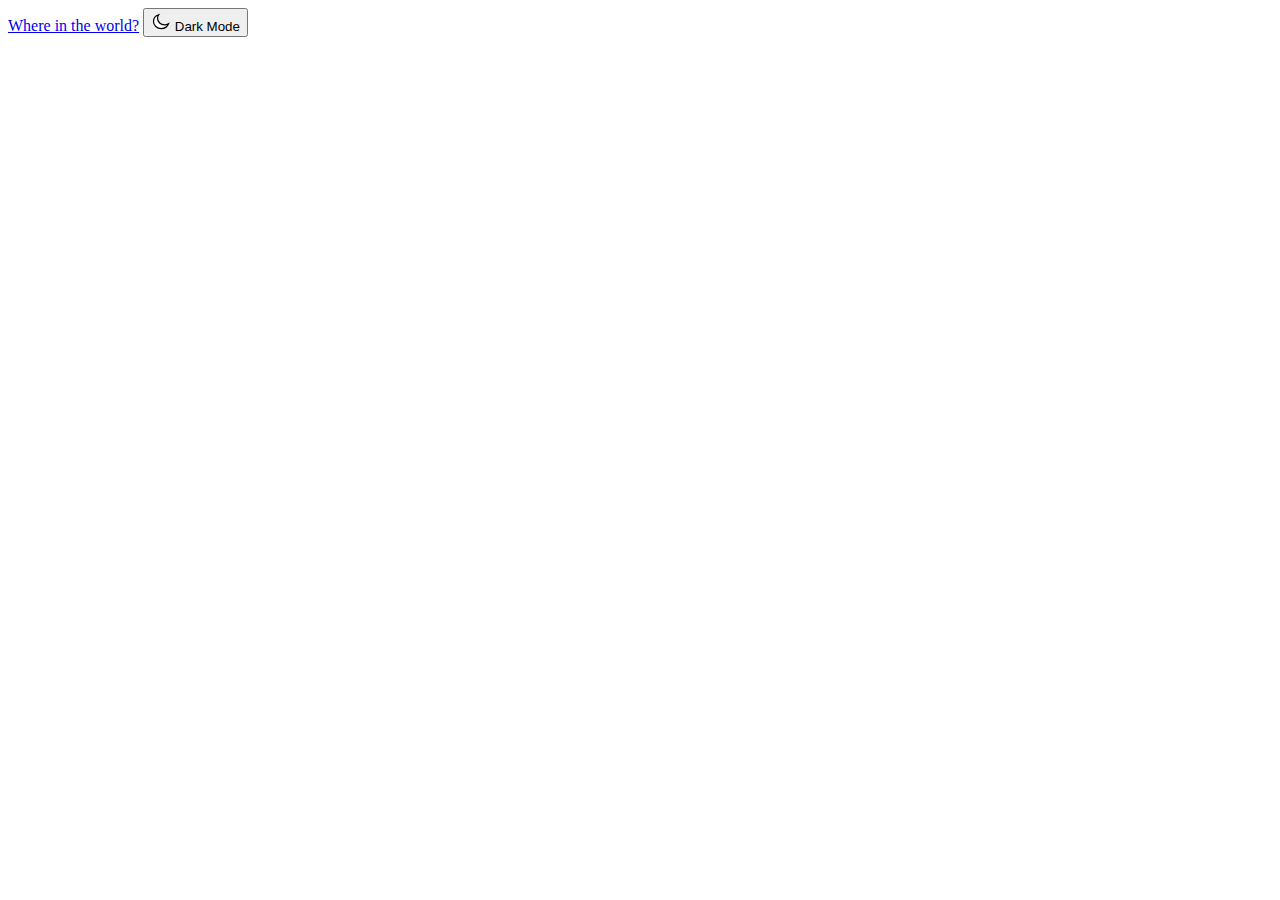
==== index.html @ 7780368f "Change lang and title" ====
<!DOCTYPE html>
<html lang="en">
<head>
  <meta charset="UTF-8">
  <meta http-equiv="X-UA-Compatible" content="IE=edge">
  <meta name="viewport" content="width=device-width, initial-scale=1.0">
  <title>Countries</title>

  <!-- STYLES -->

  <link rel="stylesheet" href="css/normalize.css">
  <link rel="stylesheet" href="css/styles.css">


</head>
<body>
  
  <!-- SITE-HEADER -->
  <header class="site-header">
    <div class="site-header-container container">
      <a class="site-header-logo" href="index.html">Where in the world?</a>
      <button class="site-header-theme-toggler" type="button">
        <span class="site-header-theme-toggler-inner">
          <svg xmlns="http://www.w3.org/2000/svg" width="20" height="20"><path fill="#fff" fill-rule="evenodd" stroke="currentColor" stroke-width="1.25" d="M13.553 13.815c-3.884 0-7.034-2.887-7.034-6.447 0-1.343.448-2.586 1.212-3.618-3.04.945-5.231 3.581-5.231 6.688 0 3.9 3.45 7.062 7.704 7.062 3.389 0 6.266-2.007 7.296-4.796a7.458 7.458 0 0 1-3.947 1.111Z" clip-rule="evenodd"/></svg>
          <span class="site-header-theme-toggler-text">Dark Mode</span>
        </span>
      </button>
    </div>
  </header>

  <script src="js/main.js"></script>
</body>
</html>
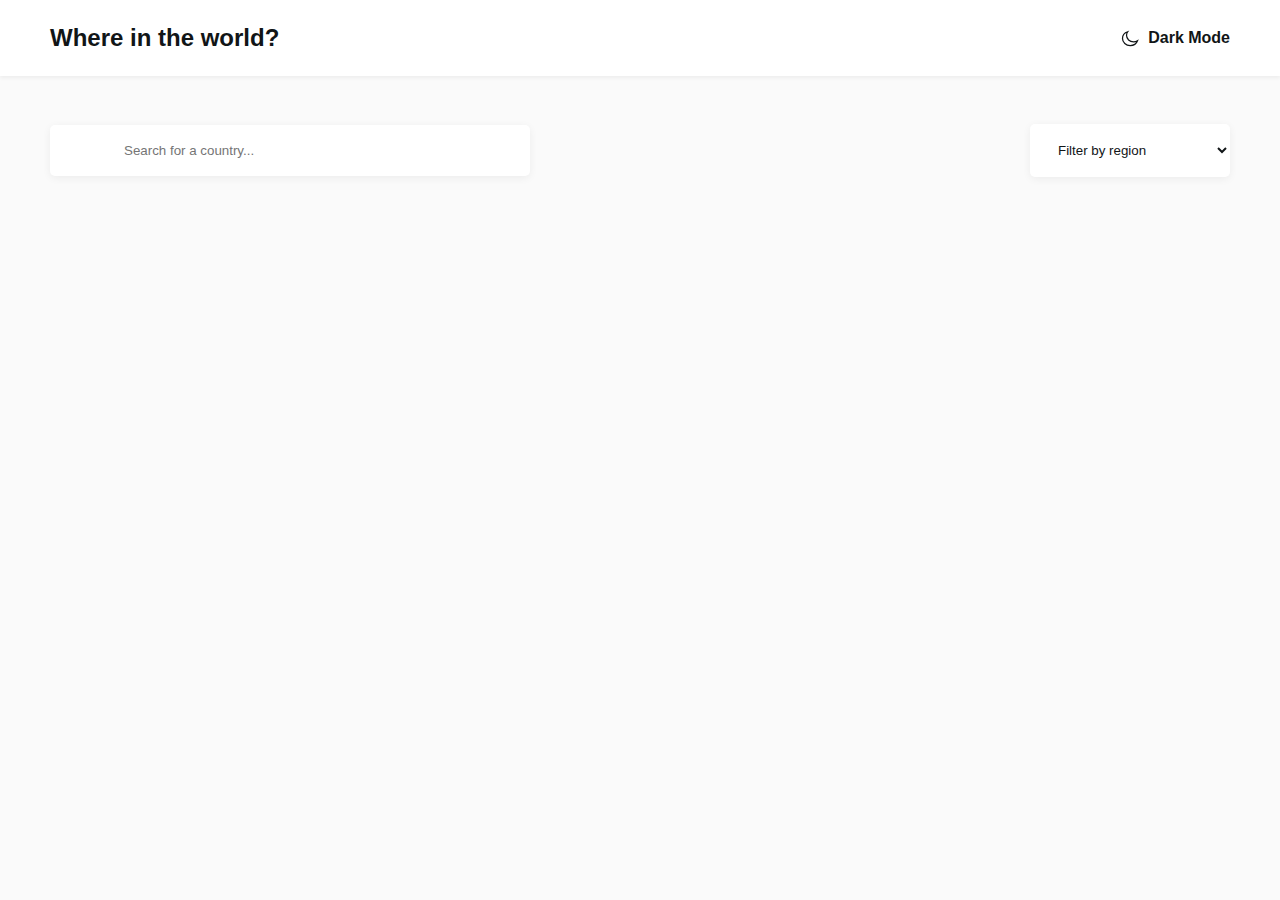
==== commit 3885f455: "Add filters form" ====
--- a/index.html
+++ b/index.html
@@ -28,6 +28,24 @@
     </div>
   </header>
 
+  <!-- MAIN-CONTENT -->
+  <main class="main-content">
+    <div class="container">
+      <form class="filters" action="https://echo.htmlacademy.ru" method="GET">
+        <input class="filters-search-input" type="search" name="search" placeholder="Search for a country..."
+        aria-label="Country name" required>
+        <select class="filters-region-select" name="region" aria-label="Regions">
+          <option selected disabled>Filter by region</option>
+          <option>Africa</option>
+          <option>America</option>
+          <option>Asia</option>
+          <option>Europe</option>
+          <option>Oceania</option>
+        </select>
+      </form>
+    </div>
+  </main>
+
   <script src="js/main.js"></script>
 </body>
 </html>--- a/css/styles.css
+++ b/css/styles.css
@@ -0,0 +1,196 @@
+/* CUSTOM PROPS */
+
+:root {
+  --body-bg: #fafafa;
+  --element-bg: #fff;
+  --text-color: #111517;
+}
+
+/* FONTS */
+
+@font-face {
+  font-family: "Nunito Sans";
+  src: url("../fonts/") format("woff2"),
+    url("../fonts/NunitoSans-ExtraBold.woff") format("woff");
+  font-weight: bold;
+  font-style: normal;
+  font-display: swap;
+}
+
+@font-face {
+  font-family: "Nunito Sans";
+  src: url("../fonts/NunitoSans-Light.woff2") format("woff2"),
+    url("../fonts/NunitoSans-Light.woff") format("woff");
+  font-weight: 300;
+  font-style: normal;
+  font-display: swap;
+}
+
+@font-face {
+  font-family: "Nunito Sans";
+  src: url("../fonts/NunitoSans-Regular.woff2") format("woff2"),
+    url("../fonts/NunitoSans-Regular.woff") format("woff");
+  font-weight: normal;
+  font-style: normal;
+  font-display: swap;
+}
+
+@font-face {
+  font-family: "Nunito Sans";
+  src: url("../fonts/NunitoSans-SemiBold.woff2") format("woff2"),
+    url("../fonts/NunitoSans-SemiBold.woff") format("woff");
+  font-weight: 600;
+  font-style: normal;
+  font-display: swap;
+}
+
+
+
+/* GLOBAL */
+
+html {
+  box-sizing: border-box;
+  height: 100%;
+  scroll-behavior: smooth;
+}
+
+*,
+*::before,
+*::after {
+  box-sizing: inherit;
+}
+
+body  {
+  display: flex;
+  flex-direction: column;
+  height: 100%;
+  padding: 0;
+  margin: 0;
+  font-family: 'Nunito Sans', 'Arial', sans-serif;
+  font-size: 14px;
+  line-height: 16px;
+  background-color: var(--body-bg);
+  color: var(--text-color);
+  transition: background-color 0.4s ease,
+    color 0.4s ease;
+}
+
+img {
+  max-width: 100%;
+  height: auto;
+}
+
+a {
+  text-decoration: none;
+}
+
+/* DARK MODE */
+
+.dark-mode {
+  --body-bg: #202c36;
+  --element-bg: #2b3844;
+  --text-color: #fff;
+}
+
+/* CONTAINER */
+
+.container {
+  width: 100%;
+  max-width: 1320px;
+  padding-left: 50px;
+  padding-right: 50px;
+  margin-left: auto;
+  margin-right: auto;
+}
+
+/* MAIN-CONTENT */
+
+.main-content {
+  flex-grow: 1;
+  padding-top: 48px;
+  padding-bottom: 48px;
+}
+
+/* SITE-HEADER */
+
+.site-header {
+  padding-top: 24px;
+  padding-bottom: 24px;
+  background-color: var(--element-bg);
+  box-shadow: 0px 2px 4px rgba(0, 0, 0, 0.0562443);
+}
+.site-header-container {
+  display: flex;
+  align-items: center;
+  justify-content: space-between;
+}
+
+.site-header-logo {
+  font-size: 24px;
+  line-height: normal;
+  font-weight: 800;
+  color: var(--text-color);
+}
+
+.site-header-logo:hover {
+  opacity: 0.8;
+}
+
+.site-header-logo:active {
+  opacity: 0.6;
+}
+
+.site-header-theme-toggler {
+  padding: 0;
+  border: 0;
+  background-color: transparent;
+  cursor: pointer;
+  color: var(--text-color);
+}
+
+.site-header-theme-toggler:hover {
+  opacity: 0.8;
+}
+
+.site-header-theme-toggler:active {
+  opacity: 0.6;
+}
+
+.site-header-theme-toggler-inner {
+  display: flex;
+  align-items: center;
+}
+
+.site-header-theme-toggler-text {
+  margin-left: 8px;
+  font-size: 16px;
+  line-height: 22px;
+  font-weight: 600;
+}
+
+/* FILTERS */
+.filters {
+  display: flex;
+  justify-content: space-between;
+  align-items: center;
+}
+
+.filters-search-input {
+  min-width: 480px;
+  padding: 18px 74px;
+  border: 0;
+  border-radius: 5px;
+  box-shadow: 0px 2px 9px rgba(0, 0, 0, 0.06);
+  background-color: var(--element-bg);
+  color: var(--text-color);
+}
+
+.filters-region-select {
+  min-width: 200px;
+  padding: 18px 24px;
+  border: 0;
+  border-radius: 5px;
+  box-shadow: 0px 2px 9px rgba(0, 0, 0, 0.06);  
+  background-color: var(--element-bg);
+  color: var(--text-color);
+}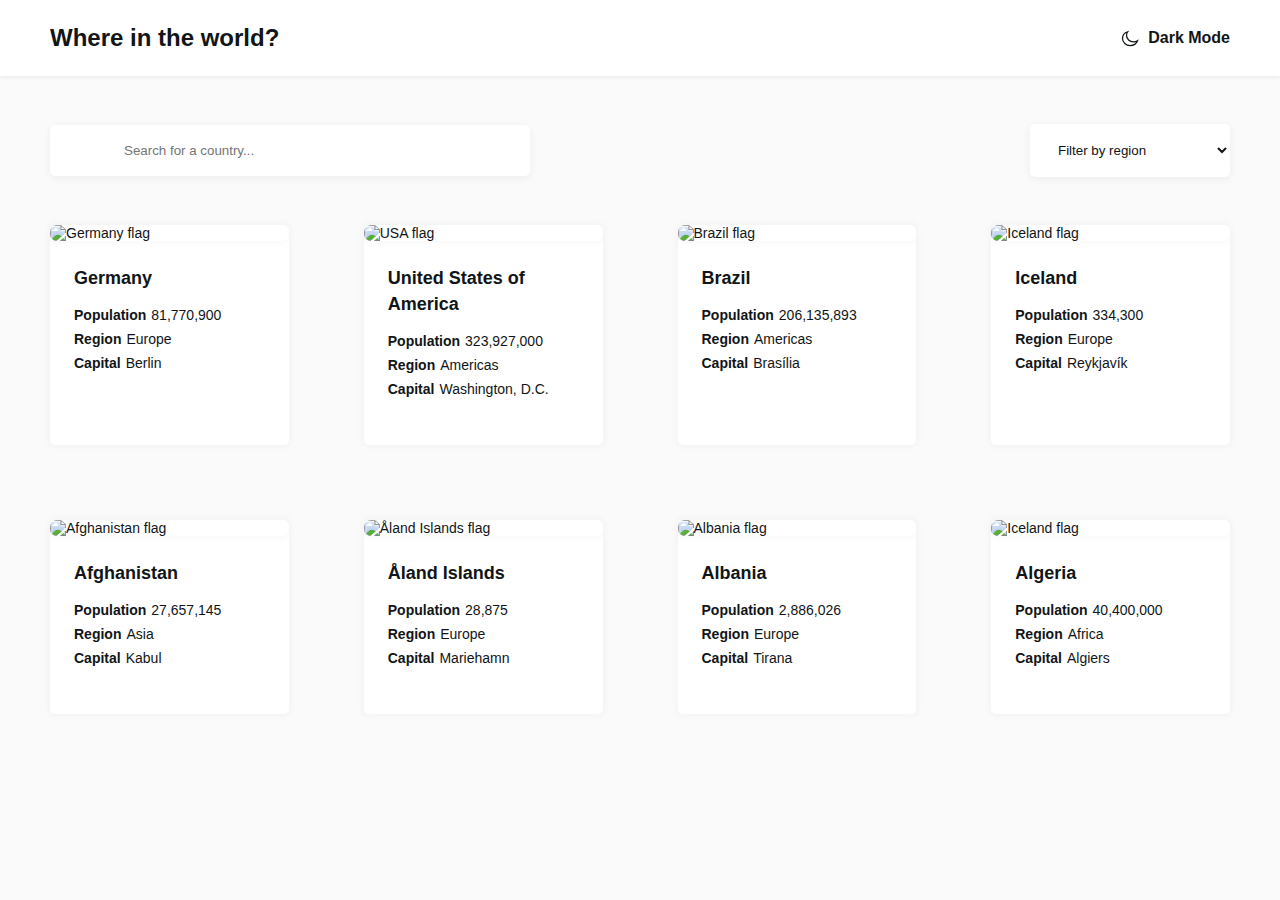
==== commit a7c2fce0: "Add countries-list" ====
--- a/index.html
+++ b/index.html
@@ -19,6 +19,7 @@
   <header class="site-header">
     <div class="site-header-container container">
       <a class="site-header-logo" href="index.html">Where in the world?</a>
+
       <button class="site-header-theme-toggler" type="button">
         <span class="site-header-theme-toggler-inner">
           <svg xmlns="http://www.w3.org/2000/svg" width="20" height="20"><path fill="#fff" fill-rule="evenodd" stroke="currentColor" stroke-width="1.25" d="M13.553 13.815c-3.884 0-7.034-2.887-7.034-6.447 0-1.343.448-2.586 1.212-3.618-3.04.945-5.231 3.581-5.231 6.688 0 3.9 3.45 7.062 7.704 7.062 3.389 0 6.266-2.007 7.296-4.796a7.458 7.458 0 0 1-3.947 1.111Z" clip-rule="evenodd"/></svg>
@@ -31,18 +32,251 @@
   <!-- MAIN-CONTENT -->
   <main class="main-content">
     <div class="container">
-      <form class="filters" action="https://echo.htmlacademy.ru" method="GET">
-        <input class="filters-search-input" type="search" name="search" placeholder="Search for a country..."
-        aria-label="Country name" required>
-        <select class="filters-region-select" name="region" aria-label="Regions">
-          <option selected disabled>Filter by region</option>
-          <option>Africa</option>
-          <option>America</option>
-          <option>Asia</option>
-          <option>Europe</option>
-          <option>Oceania</option>
-        </select>
-      </form>
+      <!-- FILTERS -->
+      <section>
+        <form class="filters" action="https://echo.htmlacademy.ru" method="GET">
+          <input class="filters-search-input" type="search" name="search" placeholder="Search for a country..."
+          aria-label="Country name" required>
+          <select class="filters-region-select" name="region" aria-label="Regions">
+            <option selected disabled>Filter by region</option>
+            <option>Africa</option>
+            <option>America</option>
+            <option>Asia</option>
+            <option>Europe</option>
+            <option>Oceania</option>
+          </select>
+        </form>
+      </section>
+
+      <!-- INDEX-COUNTRIES -->
+      <section class="index-countries">
+        <!-- <h2>Countries</h2> -->
+        <ul class="index-countries-list">
+          <li class="index-countries-item"> 
+            <div class="index-country">
+              <img class="index-country-flag" src="img/flag-germany-min.jpg" alt="Germany flag" width="264" height="160"
+              srcset="img/flag-germany-min.jpg 1x, img/flag-germany-min@2x.jpg 2x">
+            </div>
+            <div class="index-country-info">
+              <h3 class="index-country-name">
+                <a class="index-country-link" href="country.html">
+                  Germany
+                </a>
+              </h3>
+              <dl class="index-country-details">
+                <div class="index-country-detailes-item">
+                  <dt class="index-country-details-title">Population</dt>
+                  <dd class="index-country-details-value">81,770,900</dd>
+                </div>
+                <div class="index-country-detailes-item">
+                  <dt class="index-country-details-title">Region</dt>
+                  <dd class="index-country-details-value">Europe</dd>
+                </div>
+                <div class="index-country-detailes-item">
+                  <dt class="index-country-details-title">Capital</dt>
+                  <dd class="index-country-details-value">Berlin</dd>
+                </div>
+              </dl>
+            </div>
+          </li>
+
+          <li class="index-countries-item"> 
+            <div class="index-country">
+              <img class="index-country-flag" src="img/flag-usa-min.jpg" alt="USA flag" width="264" height="160"
+              srcset="img/flag-usa-min.jpg 1x, img/flag-usa-min@2x.jpg 2x">
+            </div>
+            <div class="index-country-info">
+              <h3 class="index-country-name">
+                <a class="index-country-link" href="country.html">
+                  United States of America
+                </a>
+              </h3>
+              <dl class="index-country-details">
+                <div class="index-country-detailes-item">
+                  <dt class="index-country-details-title">Population</dt>
+                  <dd class="index-country-details-value">323,927,000</dd>
+                </div>
+                <div class="index-country-detailes-item">
+                  <dt class="index-country-details-title">Region</dt>
+                  <dd class="index-country-details-value">Americas</dd>
+                </div>
+                <div class="index-country-detailes-item">
+                  <dt class="index-country-details-title">Capital</dt>
+                  <dd class="index-country-details-value">Washington, D.C.</dd>
+                </div>
+              </dl>
+            </div>
+          </li>
+
+          <li class="index-countries-item"> 
+            <div class="index-country">
+              <img class="index-country-flag" src="img/flag-brazil-min.jpg" alt="Brazil flag" width="264" height="160"
+              srcset="img/flag-brazil-min.jpg 1x, img/flag-brazil-min@2x.jpg 2x">
+            </div>
+            <div class="index-country-info">
+              <h3 class="index-country-name">
+                <a class="index-country-link" href="country.html">
+                  Brazil
+                </a>
+              </h3>
+              <dl class="index-country-details">
+                <div class="index-country-detailes-item">
+                  <dt class="index-country-details-title">Population</dt>
+                  <dd class="index-country-details-value">206,135,893</dd>
+                </div>
+                <div class="index-country-detailes-item">
+                  <dt class="index-country-details-title">Region</dt>
+                  <dd class="index-country-details-value">Americas</dd>
+                </div>
+                <div class="index-country-detailes-item">
+                  <dt class="index-country-details-title">Capital</dt>
+                  <dd class="index-country-details-value">Brasília</dd>
+                </div>
+              </dl>
+            </div>
+          </li>
+
+          <li class="index-countries-item"> 
+            <div class="index-country">
+              <img class="index-country-flag" src="img/flag-iceland-min.jpg" alt="Iceland flag" width="264" height="160"
+              srcset="img/flag-iceland-min.jpg 1x, img/flag-iceland-min@2x.jpg 2x">
+            </div>
+            <div class="index-country-info">
+              <h3 class="index-country-name">
+                <a class="index-country-link" href="country.html">
+                  Iceland
+                </a>
+              </h3>
+              <dl class="index-country-details">
+                <div class="index-country-detailes-item">
+                  <dt class="index-country-details-title">Population</dt>
+                  <dd class="index-country-details-value">334,300</dd>
+                </div>
+                <div class="index-country-detailes-item">
+                  <dt class="index-country-details-title">Region</dt>
+                  <dd class="index-country-details-value">Europe</dd>
+                </div>
+                <div class="index-country-detailes-item">
+                  <dt class="index-country-details-title">Capital</dt>
+                  <dd class="index-country-details-value">Reykjavík</dd>
+                </div>
+              </dl>
+            </div>
+          </li>
+
+          <li class="index-countries-item"> 
+            <div class="index-country">
+              <img class="index-country-flag" src="img/flag-ex-afghanistan-min.jpg" alt="Afghanistan flag" width="264" height="160"
+              srcset="img/flag-ex-afghanistan-min.jpg 1x, img/flag-ex-afghanistan-min@2x.jpg 2x">
+            </div>
+            <div class="index-country-info">
+              <h3 class="index-country-name">
+                <a class="index-country-link" href="country.html">
+                  Afghanistan
+                </a>
+              </h3>
+              <dl class="index-country-details">
+                <div class="index-country-detailes-item">
+                  <dt class="index-country-details-title">Population</dt>
+                  <dd class="index-country-details-value">27,657,145</dd>
+                </div>
+                <div class="index-country-detailes-item">
+                  <dt class="index-country-details-title">Region</dt>
+                  <dd class="index-country-details-value">Asia</dd>
+                </div>
+                <div class="index-country-detailes-item">
+                  <dt class="index-country-details-title">Capital</dt>
+                  <dd class="index-country-details-value">Kabul</dd>
+                </div>
+              </dl>
+            </div>
+          </li>
+
+          <li class="index-countries-item"> 
+            <div class="index-country">
+              <img class="index-country-flag" src="img/flag-aland-islands-min.jpg" alt="Åland Islands flag" width="264" height="160"
+              srcset="img/flag-aland-islands-min.jpg 1x, img/flag-aland-islands-min@2x.jpg 2x">
+            </div>
+            <div class="index-country-info">
+              <h3 class="index-country-name">
+                <a class="index-country-link" href="country.html">
+                  Åland Islands
+                </a>
+              </h3>
+              <dl class="index-country-details">
+                <div class="index-country-detailes-item">
+                  <dt class="index-country-details-title">Population</dt>
+                  <dd class="index-country-details-value">28,875</dd>
+                </div>
+                <div class="index-country-detailes-item">
+                  <dt class="index-country-details-title">Region</dt>
+                  <dd class="index-country-details-value">Europe</dd>
+                </div>
+                <div class="index-country-detailes-item">
+                  <dt class="index-country-details-title">Capital</dt>
+                  <dd class="index-country-details-value">Mariehamn</dd>
+                </div>
+              </dl>
+            </div>
+          </li>
+
+          <li class="index-countries-item"> 
+            <div class="index-country">
+              <img class="index-country-flag" src="img/flag-albania-min.jpg" alt="Albania flag" width="264" height="160"
+              srcset="img/flag-albania-min.jpg 1x, img/flag-albania-min@2x.jpg 2x">
+            </div>
+            <div class="index-country-info">
+              <h3 class="index-country-name">
+                <a class="index-country-link" href="country.html">
+                  Albania
+                </a>
+              </h3>
+              <dl class="index-country-details">
+                <div class="index-country-detailes-item">
+                  <dt class="index-country-details-title">Population</dt>
+                  <dd class="index-country-details-value">2,886,026</dd>
+                </div>
+                <div class="index-country-detailes-item">
+                  <dt class="index-country-details-title">Region</dt>
+                  <dd class="index-country-details-value">Europe</dd>
+                </div>
+                <div class="index-country-detailes-item">
+                  <dt class="index-country-details-title">Capital</dt>
+                  <dd class="index-country-details-value">Tirana</dd>
+                </div>
+              </dl>
+            </div>
+          </li>
+
+          <li class="index-countries-item"> 
+            <div class="index-country">
+              <img class="index-country-flag" src="img/flag-algeria-min.jpg" alt="Iceland flag" width="264" height="160"
+              srcset="img/flag-algeria-min.jpg 1x, img/flag-algeria-min@2x.jpg 2x">
+            </div>
+            <div class="index-country-info">
+              <h3 class="index-country-name">
+                <a class="index-country-link" href="country.html">
+                  Algeria 
+                </a>
+              </h3>
+              <dl class="index-country-details">
+                <div class="index-country-detailes-item">
+                  <dt class="index-country-details-title">Population</dt>
+                  <dd class="index-country-details-value">40,400,000</dd>
+                </div>
+                <div class="index-country-detailes-item">
+                  <dt class="index-country-details-title">Region</dt>
+                  <dd class="index-country-details-value">Africa</dd>
+                </div>
+                <div class="index-country-detailes-item">
+                  <dt class="index-country-details-title">Capital</dt>
+                  <dd class="index-country-details-value">Algiers</dd>
+                </div>
+              </dl>
+            </div>
+          </li>
+        </ul>
+      </section>
     </div>
   </main>
 
--- a/css/styles.css
+++ b/css/styles.css
@@ -173,6 +173,7 @@
   display: flex;
   justify-content: space-between;
   align-items: center;
+  margin-bottom: 48px;
 }
 
 .filters-search-input {
@@ -193,4 +194,80 @@
   box-shadow: 0px 2px 9px rgba(0, 0, 0, 0.06);  
   background-color: var(--element-bg);
   color: var(--text-color);
+}
+
+/* INDEX-COUNTRIES */
+
+.index-countries-list {
+  display: flex;
+  flex-wrap: wrap;
+  padding: 0;
+  margin: 0;
+  margin-left: -75px;
+  margin-bottom: -75px;
+  list-style: none;
+}
+
+.index-countries-item {
+  border-radius: 5px;
+  overflow: hidden;
+  width: calc(25% - 75px);
+  margin-left: 75px;
+  margin-bottom: 75px;  
+  background-color: var(--element-bg);
+  color: var(--text-color);
+  box-shadow: 0px 0px 7px 2px rgba(0, 0, 0, 0.03);
+}
+
+/* INDEX-COUNTRY */
+
+.index-country {
+  border-radius: 7px;
+  overflow: hidden;
+  background-color: var(--element-bg);
+  color: var(--text-color);
+  box-shadow: 0px 0px 7px 2px rgba(0, 0, 0, 0.03);
+}
+
+.index-country-flag {
+  width: 100%;
+  height: 160px;
+  object-fit: cover;
+}
+
+.index-country-info {
+  padding: 24px 24px 48px;
+}
+
+.index-country-name {
+  margin-top: 0;
+  margin-bottom: 16px;
+  font-size: 18px;
+  line-height: 26px;
+  font-weight: 800;
+}
+
+.index-country-link {
+  color: var(--text-color);
+}
+
+.index-country-details {
+  margin: 0;
+}
+
+.index-country-detailes-item {
+  display: flex;
+  flex-wrap: wrap;
+}
+
+.index-country-detailes-item:not(:last-child) {
+  margin-bottom: 8px;
+}
+
+.index-country-details-title {
+  font-weight: 600;
+}
+
+.index-country-details-value {
+  margin-left: 5px;
 }